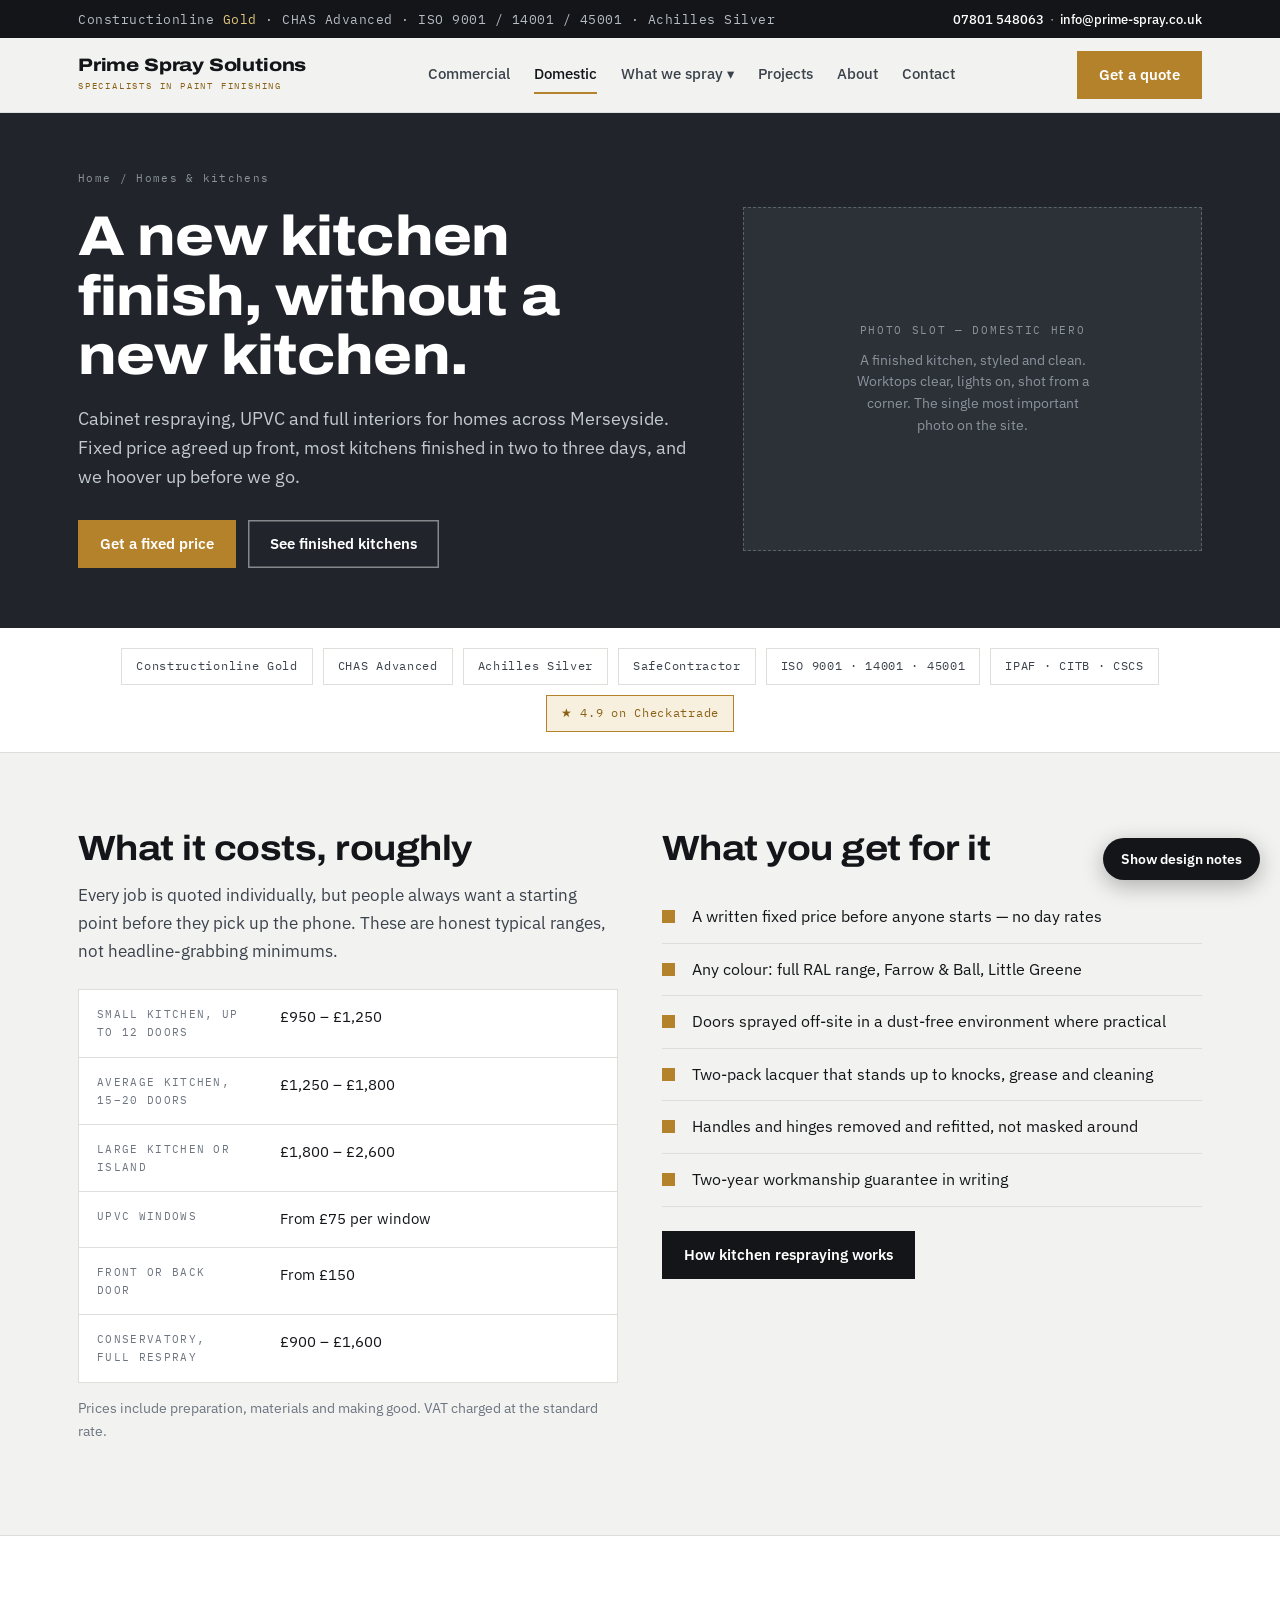
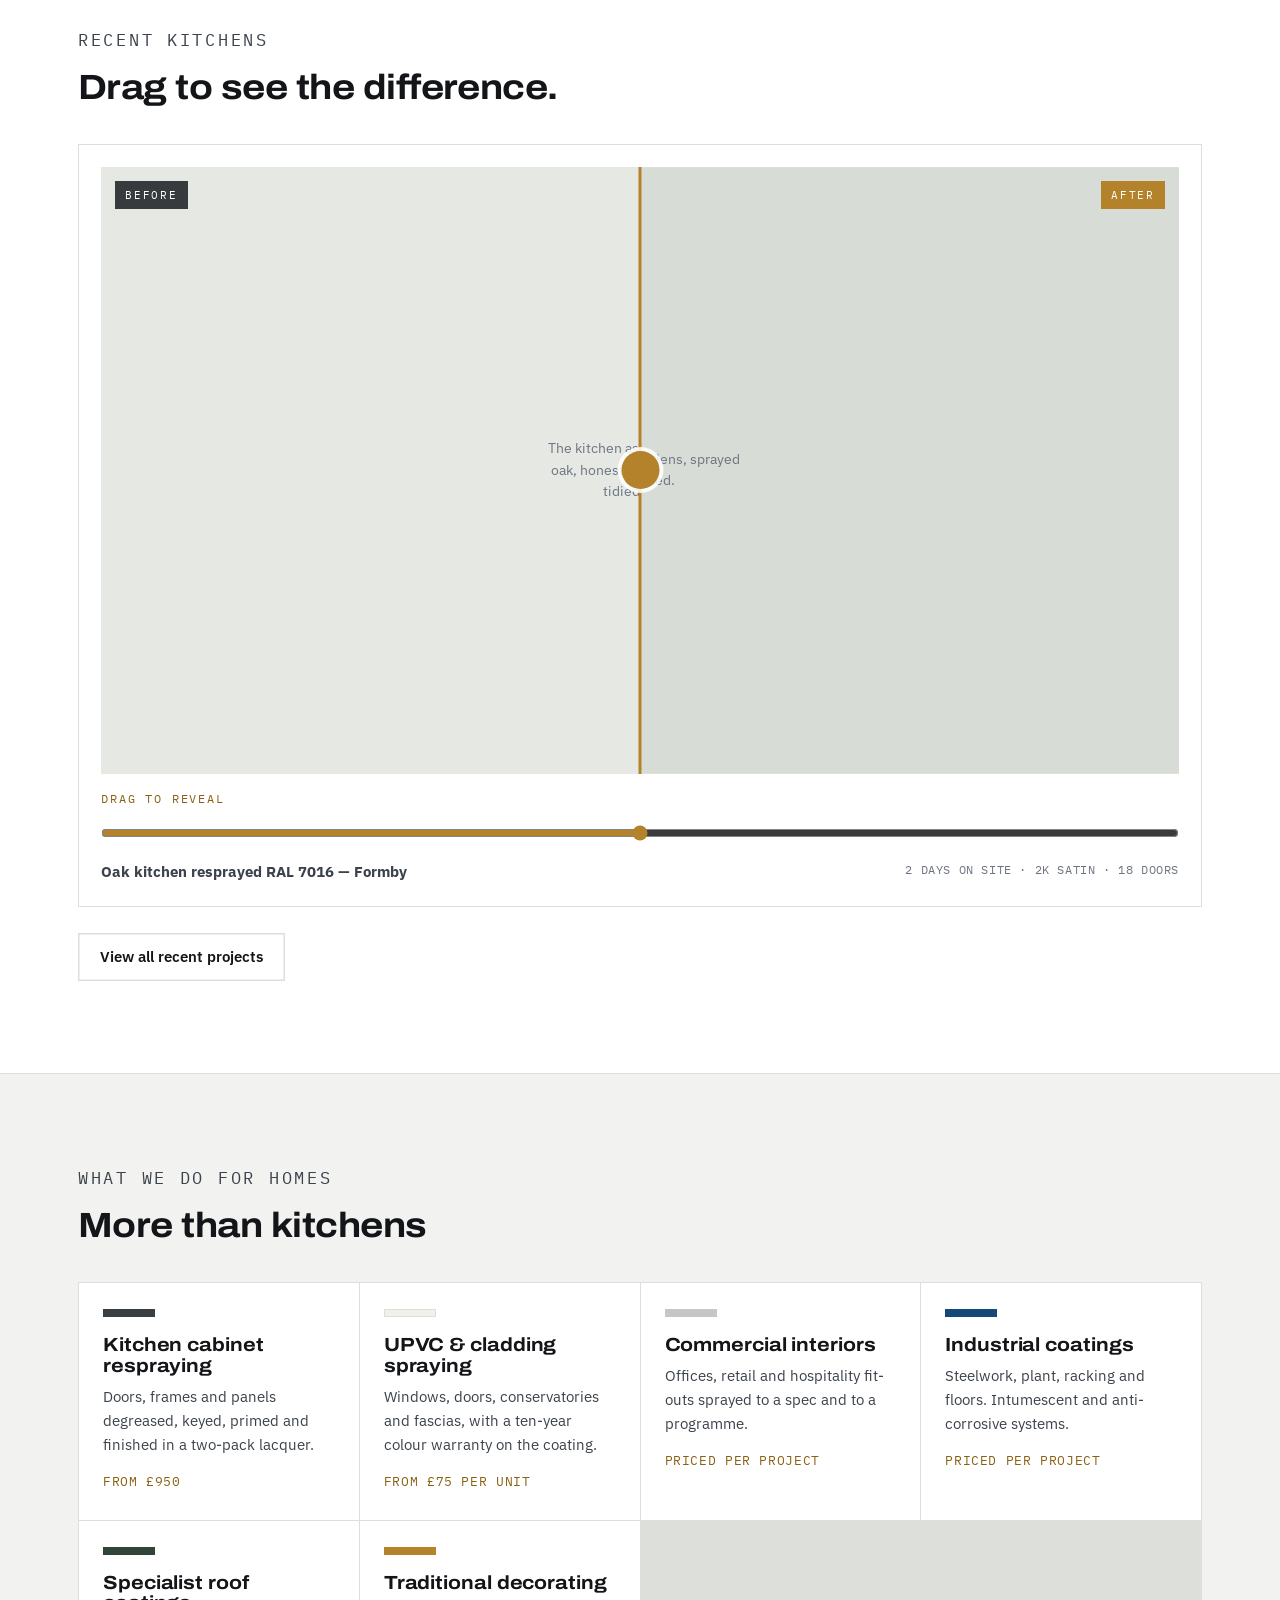
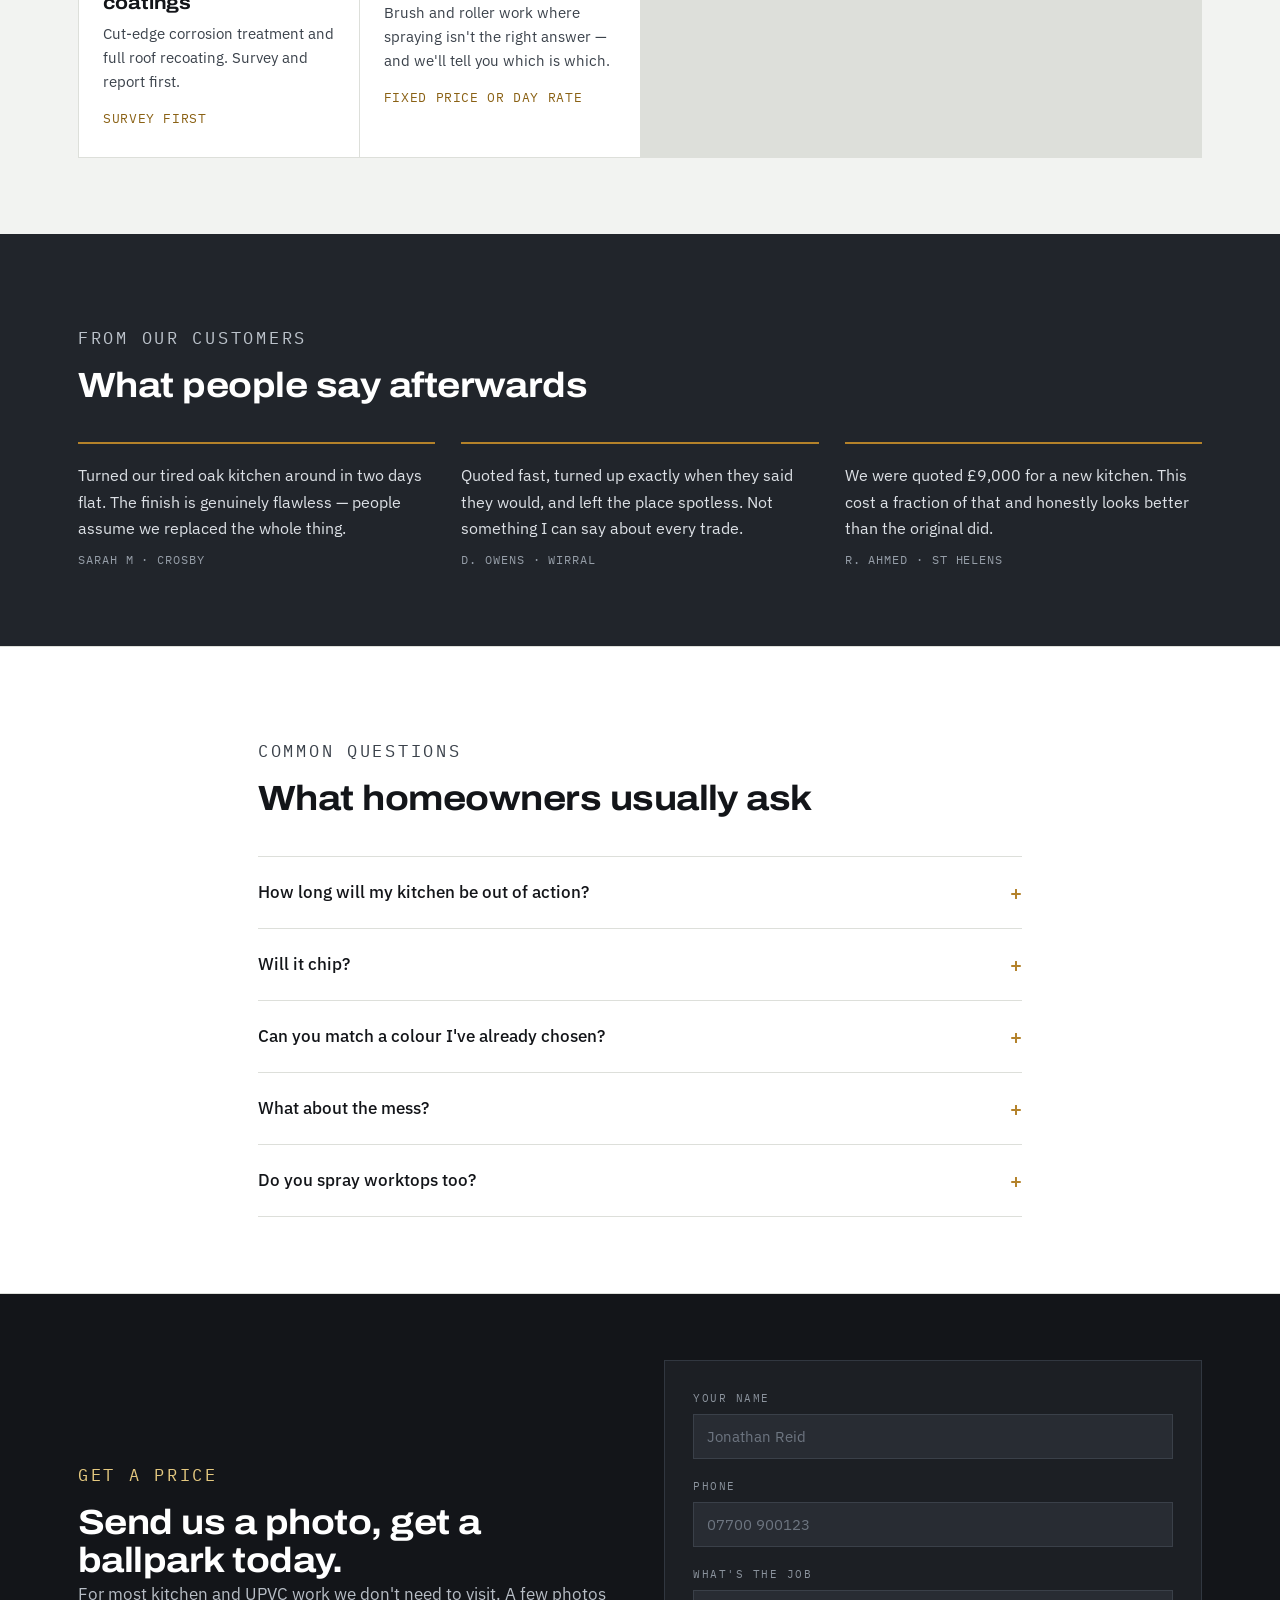
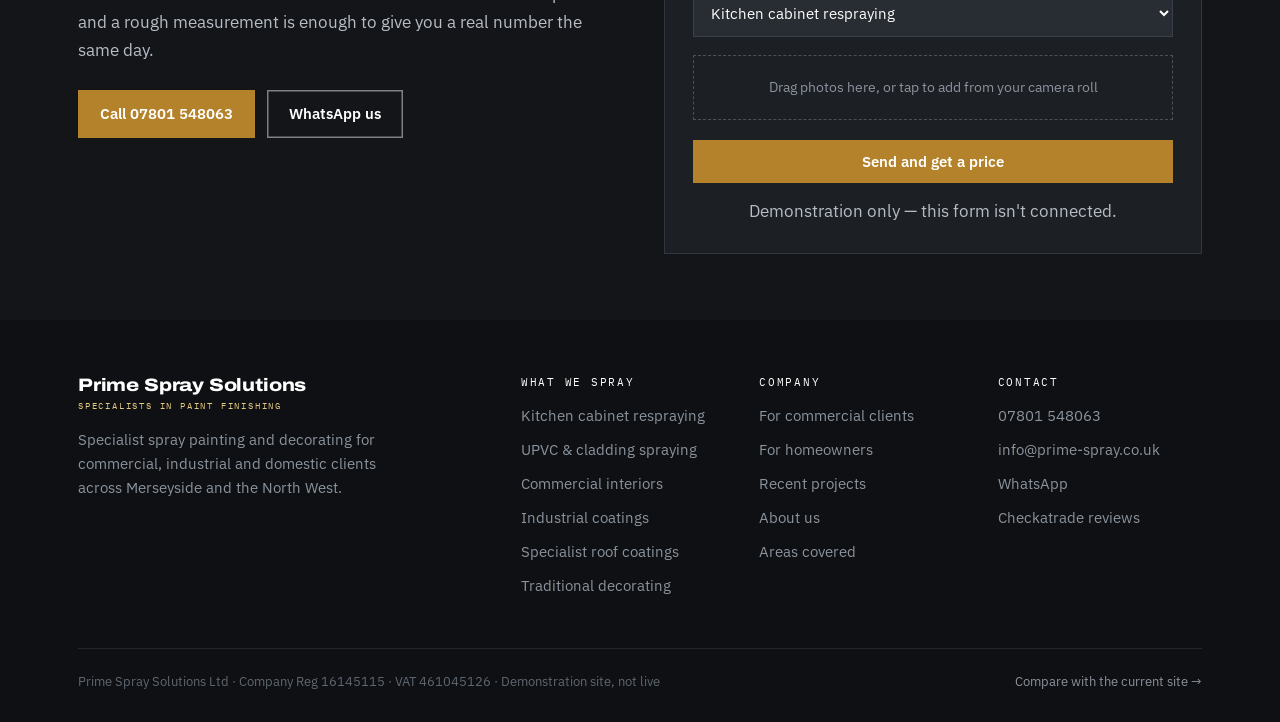
==== domestic.html @ 1a25bb5e "first commit" ====
<!DOCTYPE html>
<html lang="en-GB">
<head>
<meta charset="utf-8">
<meta name="viewport" content="width=device-width, initial-scale=1">
<title>Kitchen respraying &amp; home spray painting, Merseyside — Prime Spray Solutions</title>
<meta name="description" content="Kitchen cabinet respraying from £950 and UPVC spraying from £75 per window across Merseyside. Fixed prices, two to three day turnaround, two-year guarantee.">
<link rel="canonical" href="https://prime-spray.co.uk/domestic.html">
<link rel="preconnect" href="https://fonts.googleapis.com">
<link rel="preconnect" href="https://fonts.gstatic.com" crossorigin>
<link href="https://fonts.googleapis.com/css2?family=Archivo:wdth,wght@100..125,400..800&family=IBM+Plex+Mono:wght@400;500&family=IBM+Plex+Sans:wght@400;500;600&display=swap" rel="stylesheet">
<style>
:root{
  --ink:#131519;
  --graphite:#21252B;
  --steel:#3B424B;
  --mute:#6D7580;
  --paper:#F2F3F1;
  --card:#FFFFFF;
  --line:#DDDFDA;
  --brass:#B4822A;
  --brass-deep:#8A6114;
  --brass-tint:#F7F0DF;
  --display:"Archivo",system-ui,sans-serif;
  --body:"IBM Plex Sans",system-ui,sans-serif;
  --mono:"IBM Plex Mono",ui-monospace,monospace;
  --wrap:1180px;
}
*{box-sizing:border-box}
html{scroll-behavior:smooth;scroll-padding-top:96px}
@media (prefers-reduced-motion:reduce){html{scroll-behavior:auto}*{animation-duration:.001ms!important;transition-duration:.001ms!important}}
body{margin:0;background:var(--paper);color:var(--ink);font-family:var(--body);font-size:16px;line-height:1.65;-webkit-font-smoothing:antialiased}
img{max-width:100%}
a{color:inherit}
.wrap{max-width:var(--wrap);margin:0 auto;padding:0 28px}
.narrow{max-width:820px}
h1,h2,h3,h4{font-family:var(--display);font-weight:700;font-stretch:112%;letter-spacing:-.015em;line-height:1.1;margin:0}
h1{font-size:clamp(32px,4.8vw,56px);font-weight:800;line-height:1.06}
h2{font-size:clamp(24px,3.1vw,35px)}
h3{font-size:19px;letter-spacing:-.005em}
h4{font-size:16px}
p{margin:0 0 1rem}
.eyebrow{font-family:var(--mono);font-size:11.5px;letter-spacing:.16em;text-transform:uppercase;color:var(--brass-deep);margin:0 0 14px}
.eyebrow.light{color:#E4C87F}
:focus-visible{outline:2.5px solid var(--brass);outline-offset:3px}
.sr{position:absolute;width:1px;height:1px;overflow:hidden;clip:rect(0 0 0 0)}

/* notes */
.note{display:none;font-family:var(--mono);font-size:12.5px;line-height:1.6;background:#FFF8E4;border-left:3px solid var(--brass);color:#5C4310;padding:12px 16px;margin:0 0 24px}
body.notes-on .note{display:block}
.note b{font-weight:500;color:var(--brass-deep)}
.notebar{position:fixed;right:20px;bottom:20px;z-index:120}
.notebar button{font-family:var(--body);font-size:13.5px;font-weight:600;background:var(--ink);color:#fff;border:0;padding:12px 18px;border-radius:100px;cursor:pointer;box-shadow:0 6px 22px rgba(0,0,0,.28)}
.notebar button:hover{background:var(--steel)}

/* util bar */
.util{background:var(--ink);color:#B7BDC5;font-size:12.5px}
.util .wrap{display:flex;justify-content:space-between;align-items:center;gap:16px;min-height:38px;flex-wrap:wrap}
.util .accs{font-family:var(--mono);letter-spacing:.04em}
.util .accs b{color:#E4C87F;font-weight:400}
.util a{color:#fff;text-decoration:none;font-weight:500}
.util a:hover{color:#E4C87F}

/* header */
header{position:sticky;top:0;z-index:100;background:rgba(242,243,241,.95);backdrop-filter:blur(8px);border-bottom:1px solid var(--line)}
header .wrap{display:flex;align-items:center;justify-content:space-between;gap:20px;min-height:74px}
.brand{text-decoration:none;display:block;flex-shrink:0}
.brand .name{font-family:var(--display);font-weight:800;font-stretch:118%;font-size:18px;letter-spacing:-.01em;line-height:1}
.brand .sub{font-family:var(--mono);font-size:9px;letter-spacing:.2em;color:var(--brass-deep);margin-top:5px}
nav.main{display:flex;align-items:center;gap:24px}
nav.main>a,.drop>button{font-family:var(--body);font-size:14.5px;font-weight:500;text-decoration:none;color:var(--steel);padding:6px 0;border:0;background:none;cursor:pointer;border-bottom:2px solid transparent}
nav.main>a:hover,.drop>button:hover{color:var(--ink);border-bottom-color:var(--brass)}
nav.main>a.active,.drop.active>button{color:var(--ink);border-bottom-color:var(--brass)}
.drop{position:relative}
.drop-menu{position:absolute;top:calc(100% + 14px);left:-16px;background:var(--card);border:1px solid var(--line);min-width:266px;padding:8px;box-shadow:0 14px 34px rgba(19,21,25,.13);display:none}
.drop.open .drop-menu{display:block}
.drop-menu a{display:flex;gap:11px;align-items:flex-start;text-decoration:none;padding:10px 12px;font-size:14.5px;color:var(--steel)}
.drop-menu a:hover{background:var(--brass-tint);color:var(--ink)}
.drop-menu .sq{width:11px;height:11px;margin-top:6px;flex-shrink:0}
.btn{display:inline-block;font-family:var(--body);font-size:14.5px;font-weight:600;text-decoration:none;padding:12px 22px;border:0;cursor:pointer;transition:background .15s}
.btn-primary{background:var(--brass);color:#fff}
.btn-primary:hover{background:var(--brass-deep)}
.btn-ghost{background:transparent;color:#fff;box-shadow:inset 0 0 0 1.5px rgba(255,255,255,.45)}
.btn-ghost:hover{background:rgba(255,255,255,.1)}
.btn-dark{background:var(--ink);color:#fff}
.btn-dark:hover{background:var(--steel)}
.btn-line{background:transparent;color:var(--ink);box-shadow:inset 0 0 0 1.5px var(--line)}
.btn-line:hover{box-shadow:inset 0 0 0 1.5px var(--brass);color:var(--brass-deep)}
.hdr-cta{display:flex;gap:10px;align-items:center;flex-shrink:0}
.burger{display:none;background:none;border:1px solid var(--line);padding:9px 13px;font-size:13px;cursor:pointer;font-family:var(--body)}
nav.mob{display:none;border-top:1px solid var(--line);background:var(--card);padding:10px 0}
nav.mob.open{display:block}
nav.mob a{display:block;padding:12px 28px;text-decoration:none;color:var(--steel);font-size:15px;border-bottom:1px solid var(--line)}

/* hero */
.hero{background:var(--graphite);color:#fff;padding:74px 0 0;position:relative}
.hero-grid{display:grid;grid-template-columns:1.05fr .95fr;gap:56px;align-items:center}
.hero h1,.hero h2{color:#fff}
.hero p.lede{font-size:18px;color:#C3C9D1;max-width:38ch;margin:20px 0 30px}
.hero-cta{display:flex;gap:12px;flex-wrap:wrap}
.page-hero{background:var(--graphite);color:#fff;padding:56px 0 60px}
.page-hero h1{color:#fff;max-width:19ch}
.page-hero p.lede{font-size:17.5px;color:#C3C9D1;max-width:56ch;margin:20px 0 28px}
.crumb{font-family:var(--mono);font-size:11px;letter-spacing:.12em;color:#8B939D;margin-bottom:20px}
.crumb a{color:#8B939D;text-decoration:none}
.crumb a:hover{color:#E4C87F}

/* photo placeholders */
.shot{background:#E6E8E4;border:1px dashed #B6BAB4;display:flex;flex-direction:column;align-items:center;justify-content:center;text-align:center;padding:26px;color:var(--mute)}
.shot.dark{background:#2C3138;border-color:#5A626C;color:#8B939D}
.shot .ph{font-family:var(--mono);font-size:10.5px;letter-spacing:.16em;margin-bottom:10px}
.shot .desc{font-size:14px;line-height:1.55;max-width:30ch}
.r43{aspect-ratio:4/3}.r54{aspect-ratio:5/4}.r169{aspect-ratio:16/9}.r11{aspect-ratio:1/1}

/* swatch strip */
.swatches{display:flex;margin-top:60px;border-top:1px solid rgba(255,255,255,.14)}
.sw{flex:1;padding:16px 14px 18px;border-right:1px solid rgba(255,255,255,.14);transition:flex .3s}
.sw:last-child{border-right:0}
.sw:hover{flex:1.5}
.sw .chip{height:34px;margin-bottom:12px}
.sw .code{font-family:var(--mono);font-size:11px;letter-spacing:.1em;color:#fff}
.sw .nm{font-size:12px;color:#98A0AA;margin-top:3px;white-space:nowrap}

/* trust */
.trust{background:var(--card);border-bottom:1px solid var(--line);padding:20px 0}
.trust .wrap{display:flex;flex-wrap:wrap;gap:10px;align-items:center;justify-content:center}
.badge{font-family:var(--mono);font-size:11.5px;letter-spacing:.06em;color:var(--steel);border:1px solid var(--line);padding:8px 14px;white-space:nowrap;text-decoration:none}
.badge.star{border-color:var(--brass);color:var(--brass-deep);background:var(--brass-tint)}

section{padding:76px 0}
section.tight{padding:52px 0}
.on-card{background:var(--card);border-top:1px solid var(--line);border-bottom:1px solid var(--line)}
.dark{background:var(--graphite);color:#fff}
.dark h2,.dark h3{color:#fff}
.dark .sec-head p{color:#BCC3CB}
.sec-head{max-width:64ch;margin-bottom:38px}
.sec-head p{color:var(--steel);font-size:17px;margin-top:14px}
.dark p{color:#C3C9D1}

/* tabs */
.tabs{display:flex;border:1px solid var(--line);background:var(--card);width:fit-content;margin-bottom:32px}
.tab{font-family:var(--body);font-size:15px;font-weight:600;padding:14px 28px;background:none;border:0;cursor:pointer;color:var(--mute);border-bottom:3px solid transparent}
.tab[aria-selected="true"]{color:var(--ink);border-bottom-color:var(--brass);background:var(--brass-tint)}
.panel[hidden]{display:none}

/* two-col */
.two{display:grid;grid-template-columns:1fr 1fr;gap:44px;align-items:start}
.two.wide-left{grid-template-columns:1.15fr .85fr}
.ticks{list-style:none;padding:0;margin:0 0 24px}
.ticks li{padding:13px 0 13px 30px;border-bottom:1px solid var(--line);position:relative;font-size:15.5px}
.ticks li::before{content:"";position:absolute;left:0;top:19px;width:13px;height:13px;background:var(--brass)}
.dark .ticks li{border-bottom-color:rgba(255,255,255,.14);color:#DDE1E6}

/* service grid */
.svc-grid{display:grid;grid-template-columns:repeat(auto-fit,minmax(258px,1fr));gap:1px;background:var(--line);border:1px solid var(--line)}
.svc{background:var(--card);padding:26px 24px 28px;text-decoration:none;color:inherit;display:block;transition:background .15s}
.svc:hover{background:var(--brass-tint)}
.svc .chip{height:8px;width:52px;margin-bottom:18px}
.svc h3{margin-bottom:8px}
.svc p{font-size:14.5px;color:var(--steel);margin:0 0 14px}
.svc .price{font-family:var(--mono);font-size:12.5px;color:var(--brass-deep);letter-spacing:.05em}

/* spec table */
.spec-table{width:100%;border-collapse:collapse;font-size:15px;background:var(--card);border:1px solid var(--line)}
.spec-table th,.spec-table td{text-align:left;padding:15px 18px;border-bottom:1px solid var(--line);vertical-align:top}
.spec-table th{font-family:var(--mono);font-size:11px;letter-spacing:.12em;text-transform:uppercase;color:var(--mute);font-weight:400;width:34%}
.spec-table tr:last-child th,.spec-table tr:last-child td{border-bottom:0}

/* price panel */
.price-panel{background:var(--brass-tint);border:1px solid #E8DCBE;padding:28px}
.price-panel .big{font-family:var(--display);font-weight:800;font-stretch:118%;font-size:38px;line-height:1;color:var(--brass-deep)}
.price-panel .unit{font-family:var(--mono);font-size:11.5px;letter-spacing:.14em;color:var(--brass-deep);margin-bottom:14px}
.price-panel p{font-size:14.5px;color:#5C4310;margin:14px 0 18px}

/* before after */
.ba-wrap{background:var(--card);border:1px solid var(--line);padding:22px}
.ba{position:relative;aspect-ratio:16/9;overflow:hidden;background:#E6E8E4;user-select:none;cursor:ew-resize}
.ba .side{position:absolute;inset:0;display:flex;flex-direction:column;align-items:center;justify-content:center;text-align:center;padding:24px;color:var(--mute)}
.ba .after{background:#D8DCD6}
.ba .tag{font-family:var(--mono);font-size:11px;letter-spacing:.16em;position:absolute;top:14px;padding:5px 10px;background:rgba(19,21,25,.82);color:#fff}
.ba .before .tag{left:14px}
.ba .after .tag{right:14px;background:var(--brass)}
.ba .desc{font-size:14px;max-width:26ch;line-height:1.55}
.ba-handle{position:absolute;top:0;bottom:0;left:50%;width:3px;background:var(--brass);transform:translateX(-1.5px);pointer-events:none}
.ba-handle::after{content:"";position:absolute;top:50%;left:50%;width:38px;height:38px;margin:-19px 0 0 -19px;background:var(--brass);border-radius:50%;box-shadow:0 0 0 4px rgba(255,255,255,.85)}
.ba-range{width:100%;margin:16px 0 0;accent-color:var(--brass)}
.ba-meta{display:flex;justify-content:space-between;gap:16px;flex-wrap:wrap;margin-top:12px;font-size:14.5px;color:var(--steel)}
.ba-meta .spec{font-family:var(--mono);font-size:12px;color:var(--mute);letter-spacing:.05em}

/* steps */
.steps{display:grid;grid-template-columns:repeat(auto-fit,minmax(228px,1fr));gap:28px}
.step .n{font-family:var(--mono);font-size:12px;letter-spacing:.16em;color:var(--brass-deep);padding-bottom:12px;border-bottom:2px solid var(--brass);display:block;margin-bottom:16px}
.step p{font-size:15px;color:var(--steel);margin:8px 0 0}
.dark .step .n{color:#E4C87F}
.dark .step p{color:#C3C9D1}

/* reviews */
.revs{display:grid;grid-template-columns:repeat(auto-fit,minmax(258px,1fr));gap:26px}
.rev{border-top:2px solid var(--brass);padding-top:18px}
.rev p{font-size:15.5px;line-height:1.7;margin-bottom:10px}
.dark .rev p{color:#DDE1E6}
.rev .who{font-family:var(--mono);font-size:11.5px;letter-spacing:.08em;color:var(--mute)}
.dark .rev .who{color:#969EA8}

/* project cards */
.proj-grid{display:grid;grid-template-columns:repeat(auto-fit,minmax(300px,1fr));gap:26px}
.proj{background:var(--card);border:1px solid var(--line);text-decoration:none;color:inherit;display:block;transition:border-color .15s}
.proj:hover{border-color:var(--brass)}
.proj .body{padding:20px 22px 24px}
.proj .kind{font-family:var(--mono);font-size:10.5px;letter-spacing:.14em;color:var(--brass-deep);margin-bottom:9px}
.proj h3{margin-bottom:8px;font-size:18px}
.proj p{font-size:14.5px;color:var(--steel);margin:0}
.proj .meta{font-family:var(--mono);font-size:11.5px;color:var(--mute);letter-spacing:.05em;margin-top:14px}

/* faq */
.faq{border-top:1px solid var(--line)}
.faq details{border-bottom:1px solid var(--line)}
.faq summary{cursor:pointer;padding:19px 0;font-size:16.5px;font-weight:500;list-style:none;display:flex;justify-content:space-between;gap:20px;align-items:center}
.faq summary::-webkit-details-marker{display:none}
.faq summary::after{content:"+";font-family:var(--mono);font-size:20px;color:var(--brass);flex-shrink:0}
.faq details[open] summary::after{content:"\2212"}
.faq p{font-size:15.5px;color:var(--steel);margin:0 0 20px;max-width:70ch}

/* areas */
.areas{display:flex;flex-wrap:wrap;gap:8px}
.areas a{font-size:14px;text-decoration:none;background:var(--card);border:1px solid var(--line);padding:9px 15px;color:var(--steel)}
.areas a:hover{border-color:var(--brass);color:var(--brass-deep)}

/* stats */
.stats{display:grid;grid-template-columns:repeat(auto-fit,minmax(170px,1fr));gap:1px;background:var(--line);border:1px solid var(--line)}
.stat{background:var(--card);padding:24px}
.stat .v{font-family:var(--display);font-weight:800;font-stretch:118%;font-size:34px;line-height:1;color:var(--ink)}
.stat .l{font-family:var(--mono);font-size:11px;letter-spacing:.12em;color:var(--mute);margin-top:10px;text-transform:uppercase}

/* quote */
.quote{background:var(--ink);color:#fff;padding:66px 0}
.quote h2{color:#fff}
.quote .inner{display:grid;grid-template-columns:1fr 1fr;gap:48px;align-items:center}
.quote p{color:#B7BDC5;font-size:17px}
.form{background:#1C1F24;border:1px solid #313740;padding:28px}
.form label{display:block;font-family:var(--mono);font-size:11px;letter-spacing:.14em;color:#8B939D;margin:0 0 7px}
.form input,.form select,.form textarea{width:100%;background:#282C33;border:1px solid #3A4049;color:#fff;font-family:var(--body);font-size:15px;padding:12px 13px;margin-bottom:18px}
.form input::placeholder,.form textarea::placeholder{color:#6D7580}
.form .err{color:#E39B8C;font-size:13px;margin:-12px 0 14px;display:none}
.drop-zone{border:1px dashed #4A515B;padding:20px;text-align:center;color:#8B939D;font-size:14px;margin-bottom:20px}
.form .btn{width:100%;text-align:center}
.form-note{font-size:13px;color:#7C848E;margin:14px 0 0;text-align:center}

/* footer */
footer{background:#0E1013;color:#8B939D;padding:56px 0 30px;font-size:14.5px}
.fgrid{display:grid;grid-template-columns:2fr 1fr 1fr 1fr;gap:34px;margin-bottom:40px}
footer h4{font-family:var(--mono);font-size:11px;letter-spacing:.16em;color:#fff;font-weight:400;margin:0 0 16px;font-stretch:100%}
footer ul{list-style:none;padding:0;margin:0}
footer li{margin-bottom:10px}
footer a{color:#8B939D;text-decoration:none}
footer a:hover{color:#E4C87F}
.legal{border-top:1px solid #23272D;padding-top:22px;font-size:12.5px;color:#5F6771;display:flex;justify-content:space-between;gap:20px;flex-wrap:wrap}

@media(max-width:980px){
  .hero-grid,.two,.two.wide-left,.quote .inner{grid-template-columns:1fr}
  .fgrid{grid-template-columns:1fr 1fr}
  .swatches{flex-wrap:wrap}
  .sw{flex:1 1 33%;border-bottom:1px solid rgba(255,255,255,.14)}
}
@media(max-width:820px){
  nav.main{display:none}
  .burger{display:block}
  .util .accs{display:none}
  section{padding:52px 0}
  .hero{padding-top:46px}
  .page-hero{padding:40px 0 44px}
}
@media(max-width:520px){
  .fgrid{grid-template-columns:1fr}
  .tabs{width:100%}
  .tab{flex:1;padding:13px 8px;font-size:14px}
  .spec-table th{width:42%}
}

</style>
</head>
<body>

<div class="notebar"><button id="noteBtn" type="button">Show design notes</button></div>

<div class="util">
  <div class="wrap">
    <div class="accs">Constructionline <b>Gold</b> · CHAS Advanced · ISO 9001 / 14001 / 45001 · Achilles Silver</div>
    <div><a href="tel:07801548063">07801 548063</a> &nbsp;·&nbsp; <a href="mailto:info@prime-spray.co.uk">info@prime-spray.co.uk</a></div>
  </div>
</div>

<header>
  <div class="wrap">
    <a class="brand" href="index.html">
      <div class="name">Prime Spray Solutions</div>
      <div class="sub">SPECIALISTS IN PAINT FINISHING</div>
    </a>
    <nav class="main">
        <a href="commercial.html">Commercial</a>
        <a href="domestic.html" class="active">Domestic</a>
        <div class="drop ">
          <button type="button" aria-haspopup="true">What we spray ▾</button>
          <div class="drop-menu">
          <a href="service-kitchens.html"><span class="sq" style="background:#383E42"></span>Kitchen cabinet respraying</a>
          <a href="service-upvc.html"><span class="sq" style="background:#F1F0EA;box-shadow:inset 0 0 0 1px var(--line)"></span>UPVC &amp; cladding spraying</a>
          <a href="service-commercial-interiors.html"><span class="sq" style="background:#C5C7C4"></span>Commercial interiors</a>
          <a href="service-industrial.html"><span class="sq" style="background:#14487A"></span>Industrial coatings</a>
          <a href="service-roof-coatings.html"><span class="sq" style="background:#2F4538"></span>Specialist roof coatings</a>
          <a href="service-decorating.html"><span class="sq" style="background:#B4822A"></span>Traditional decorating</a>
          </div>
        </div>
        <a href="projects.html">Projects</a>
        <a href="about.html">About</a>
        <a href="contact.html">Contact</a>
    </nav>
    <div class="hdr-cta">
      <button class="burger" id="burger" type="button">Menu</button>
      <a class="btn btn-primary" href="contact.html">Get a quote</a>
    </div>
  </div>
  <nav class="mob" id="mobnav">
      <a href="index.html">Home</a>
      <a href="commercial.html">Commercial</a>
      <a href="domestic.html">Domestic</a>
      <a href="service-kitchens.html">Kitchen cabinet respraying</a>
      <a href="service-upvc.html">UPVC &amp; cladding spraying</a>
      <a href="service-commercial-interiors.html">Commercial interiors</a>
      <a href="service-industrial.html">Industrial coatings</a>
      <a href="service-roof-coatings.html">Specialist roof coatings</a>
      <a href="service-decorating.html">Traditional decorating</a>
      <a href="projects.html">Projects</a>
      <a href="about.html">About</a>
      <a href="contact.html">Contact</a>
  </nav>
</header>

<main>

<div class="page-hero">
  <div class="wrap">
    <div class="crumb"><a href="index.html">Home</a> / Homes &amp; kitchens</div>
    <div class="two wide-left">
      <div>
        <h1>A new kitchen finish, without a new kitchen.</h1>
        <p class="lede">Cabinet respraying, UPVC and full interiors for homes across Merseyside. Fixed price agreed up front, most kitchens finished in two to three days, and we hoover up before we go.</p>
        <div class="hero-cta">
          <a class="btn btn-primary" href="contact.html">Get a fixed price</a>
          <a class="btn btn-ghost" href="projects.html">See finished kitchens</a>
        </div>
      </div>
      <div class="shot r43 dark"><div class="ph">PHOTO SLOT — DOMESTIC HERO</div><div class="desc">A finished kitchen, styled and clean. Worktops clear, lights on, shot from a corner. The single most important photo on the site.</div></div>
    </div>
  </div>
</div>

<div class="trust">
  <div class="wrap">
    <span class="badge">Constructionline Gold</span>
    <span class="badge">CHAS Advanced</span>
    <span class="badge">Achilles Silver</span>
    <span class="badge">SafeContractor</span>
    <span class="badge">ISO 9001 · 14001 · 45001</span>
    <span class="badge">IPAF · CITB · CSCS</span>
    <a class="badge star" href="https://www.checkatrade.com/trades/primespraysolutions" target="_blank" rel="noopener">★ 4.9 on Checkatrade</a>
  </div>
</div>


<section>
  <div class="wrap">
    <div class="note"><b>Why this page exists.</b> Homeowners want three things the live site never gives them: a price, a timescale, and proof. This page leads with all three.</div>
    <div class="two">
      <div>
        <h2>What it costs, roughly</h2>
        <p style="color:var(--steel);font-size:17px;margin-top:14px">Every job is quoted individually, but people always want a starting point before they pick up the phone. These are honest typical ranges, not headline-grabbing minimums.</p>
        <table class="spec-table" style="margin-top:24px">
          <tr><th>Small kitchen, up to 12 doors</th><td>£950 – £1,250</td></tr>
          <tr><th>Average kitchen, 15–20 doors</th><td>£1,250 – £1,800</td></tr>
          <tr><th>Large kitchen or island</th><td>£1,800 – £2,600</td></tr>
          <tr><th>UPVC windows</th><td>From £75 per window</td></tr>
          <tr><th>Front or back door</th><td>From £150</td></tr>
          <tr><th>Conservatory, full respray</th><td>£900 – £1,600</td></tr>
        </table>
        <p style="font-size:14px;color:var(--mute);margin-top:14px">Prices include preparation, materials and making good. VAT charged at the standard rate.</p>
      </div>
      <div>
        <h2>What you get for it</h2>
        <ul class="ticks" style="margin-top:24px">
          <li>A written fixed price before anyone starts — no day rates</li>
          <li>Any colour: full RAL range, Farrow &amp; Ball, Little Greene</li>
          <li>Doors sprayed off-site in a dust-free environment where practical</li>
          <li>Two-pack lacquer that stands up to knocks, grease and cleaning</li>
          <li>Handles and hinges removed and refitted, not masked around</li>
          <li>Two-year workmanship guarantee in writing</li>
        </ul>
        <a class="btn btn-dark" href="service-kitchens.html">How kitchen respraying works</a>
      </div>
    </div>
  </div>
</section>

<section class="on-card">
  <div class="wrap">
    <div class="sec-head"><p class="eyebrow">Recent kitchens</p><h2>Drag to see the difference.</h2></div>
    <div class="ba-wrap">
      <div class="ba">
        <div class="side before"><span class="tag">BEFORE</span><div class="desc">The kitchen as found — dated oak, honest lighting, nothing tidied away.</div></div>
        <div class="side after"><span class="tag">AFTER</span><div class="desc">Same angle, same lens, sprayed and styled.</div></div>
        <div class="ba-handle"></div>
      </div>
      <label class="eyebrow" style="margin:16px 0 0;display:block">Drag to reveal</label>
      <input class="ba-range" type="range" min="0" max="100" value="50" aria-label="Reveal the after photo">
      <div class="ba-meta"><div><strong>Oak kitchen resprayed RAL 7016 — Formby</strong></div><div class="spec">2 DAYS ON SITE · 2K SATIN · 18 DOORS</div></div>
    </div>
    <p style="margin-top:26px"><a class="btn btn-line" href="projects.html">View all recent projects</a></p>
  </div>
</section>

<section>
  <div class="wrap">
    <div class="sec-head"><p class="eyebrow">What we do for homes</p><h2>More than kitchens</h2></div>
    <div class="svc-grid">
      <a class="svc" href="service-kitchens.html"><div class="chip" style="background:#383E42"></div><h3>Kitchen cabinet respraying</h3><p>Doors, frames and panels degreased, keyed, primed and finished in a two-pack lacquer.</p><div class="price">FROM £950</div></a>
      <a class="svc" href="service-upvc.html"><div class="chip" style="background:#F1F0EA;box-shadow:inset 0 0 0 1px var(--line)"></div><h3>UPVC &amp; cladding spraying</h3><p>Windows, doors, conservatories and fascias, with a ten-year colour warranty on the coating.</p><div class="price">FROM £75 PER UNIT</div></a>
      <a class="svc" href="service-commercial-interiors.html"><div class="chip" style="background:#C5C7C4"></div><h3>Commercial interiors</h3><p>Offices, retail and hospitality fit-outs sprayed to a spec and to a programme.</p><div class="price">PRICED PER PROJECT</div></a>
      <a class="svc" href="service-industrial.html"><div class="chip" style="background:#14487A"></div><h3>Industrial coatings</h3><p>Steelwork, plant, racking and floors. Intumescent and anti-corrosive systems.</p><div class="price">PRICED PER PROJECT</div></a>
      <a class="svc" href="service-roof-coatings.html"><div class="chip" style="background:#2F4538"></div><h3>Specialist roof coatings</h3><p>Cut-edge corrosion treatment and full roof recoating. Survey and report first.</p><div class="price">SURVEY FIRST</div></a>
      <a class="svc" href="service-decorating.html"><div class="chip" style="background:#B4822A"></div><h3>Traditional decorating</h3><p>Brush and roller work where spraying isn't the right answer — and we'll tell you which is which.</p><div class="price">FIXED PRICE OR DAY RATE</div></a>
    </div>
  </div>
</section>

<section class="dark">
  <div class="wrap">
    <div class="sec-head"><p class="eyebrow light">From our customers</p><h2>What people say afterwards</h2></div>
    <div class="revs">
      <div class="rev"><p>Turned our tired oak kitchen around in two days flat. The finish is genuinely flawless — people assume we replaced the whole thing.</p><div class="who">SARAH M · CROSBY</div></div>
      <div class="rev"><p>Quoted fast, turned up exactly when they said they would, and left the place spotless. Not something I can say about every trade.</p><div class="who">D. OWENS · WIRRAL</div></div>
      <div class="rev"><p>We were quoted £9,000 for a new kitchen. This cost a fraction of that and honestly looks better than the original did.</p><div class="who">R. AHMED · ST HELENS</div></div>
    </div>
  </div>
</section>

<section class="on-card">
  <div class="wrap narrow">
    <div class="sec-head"><p class="eyebrow">Common questions</p><h2>What homeowners usually ask</h2></div>
    <div class="faq"><details><summary>How long will my kitchen be out of action?</summary><p>For a typical kitchen, two to three days. Doors and drawer fronts come off on day one, the frames are sprayed in place, and everything is refitted on the final day. You keep the use of your sink and appliances throughout.</p></details><details><summary>Will it chip?</summary><p>Not in normal use. We finish in a two-pack lacquer, the same class of coating used on car bodywork and shopfitting, which is far harder wearing than the water-based paints usually sold for this job. It cleans with a damp cloth.</p></details><details><summary>Can you match a colour I've already chosen?</summary><p>Yes. Any RAL colour, and anything from Farrow &amp; Ball, Little Greene or Dulux Heritage can be matched into the lacquer. Bring us a tin, a card or a code.</p></details><details><summary>What about the mess?</summary><p>Everything is masked and sheeted before a drop of paint is sprayed, and we vacuum the room before we leave. Where practical the doors go back to our unit and are sprayed in a dust-free environment, which keeps the disruption at your end to the frames only.</p></details><details><summary>Do you spray worktops too?</summary><p>We don't. Worktops take a level of abrasion that no sprayed coating survives long term, and we would rather tell you that than take the money and have you disappointed in a year.</p></details></div>
  </div>
</section>

<div class="quote" id="quote">
  <div class="wrap">
    <div class="inner">
      <div>
        <p class="eyebrow light">Get a price</p>
        <h2>Send us a photo, get a ballpark today.</h2>
        <p>For most kitchen and UPVC work we don't need to visit. A few photos and a rough measurement is enough to give you a real number the same day.</p>
        <p style="margin-top:26px"><a class="btn btn-primary" href="tel:07801548063">Call 07801 548063</a> <a class="btn btn-ghost" href="https://wa.me/447801548063" target="_blank" rel="noopener" style="margin-left:8px">WhatsApp us</a></p>
      </div>
      <form class="form" id="quoteForm" novalidate>
        <label for="fname">YOUR NAME</label>
        <input id="fname" type="text" placeholder="Jonathan Reid">
        <div class="err" id="fnameErr">Enter your name so we know who we're quoting.</div>
        <label for="fphone">PHONE</label>
        <input id="fphone" type="tel" placeholder="07700 900123">
        <label for="fjob">WHAT'S THE JOB</label>
        <select id="fjob">
          <option>Kitchen cabinet respraying</option>
          <option>UPVC windows or doors</option>
          <option>Commercial interior</option>
          <option>Industrial coating</option>
          <option>Roof coating</option>
          <option>Traditional decorating</option>
        </select>
        <div class="drop-zone">Drag photos here, or tap to add from your camera roll</div>
        <button class="btn btn-primary" type="submit">Send and get a price</button>
        <p class="form-note">Demonstration only — this form isn't connected.</p>
      </form>
    </div>
  </div>
</div>


</main>

<footer>
  <div class="wrap">
    <div class="fgrid">
      <div>
        <div class="brand" style="margin-bottom:14px">
          <div class="name" style="color:#fff">Prime Spray Solutions</div>
          <div class="sub" style="color:#E4C87F">SPECIALISTS IN PAINT FINISHING</div>
        </div>
        <p style="max-width:34ch;margin:0">Specialist spray painting and decorating for commercial, industrial and domestic clients across Merseyside and the North West.</p>
      </div>
      <div>
        <h4>WHAT WE SPRAY</h4>
        <ul><li><a href="service-kitchens.html">Kitchen cabinet respraying</a></li>
          <li><a href="service-upvc.html">UPVC &amp; cladding spraying</a></li>
          <li><a href="service-commercial-interiors.html">Commercial interiors</a></li>
          <li><a href="service-industrial.html">Industrial coatings</a></li>
          <li><a href="service-roof-coatings.html">Specialist roof coatings</a></li>
          <li><a href="service-decorating.html">Traditional decorating</a></li></ul>
      </div>
      <div>
        <h4>COMPANY</h4>
        <ul>
          <li><a href="commercial.html">For commercial clients</a></li>
          <li><a href="domestic.html">For homeowners</a></li>
          <li><a href="projects.html">Recent projects</a></li>
          <li><a href="about.html">About us</a></li>
          <li><a href="areas.html">Areas covered</a></li>
        </ul>
      </div>
      <div>
        <h4>CONTACT</h4>
        <ul>
          <li><a href="tel:07801548063">07801 548063</a></li>
          <li><a href="mailto:info@prime-spray.co.uk">info@prime-spray.co.uk</a></li>
          <li><a href="https://wa.me/447801548063" target="_blank" rel="noopener">WhatsApp</a></li>
          <li><a href="https://www.checkatrade.com/trades/primespraysolutions" target="_blank" rel="noopener">Checkatrade reviews</a></li>
        </ul>
      </div>
    </div>
    <div class="legal">
      <div>Prime Spray Solutions Ltd · Company Reg 16145115 · VAT 461045126 · Demonstration site, not live</div>
      <div><a href="https://prime-spray.co.uk/" target="_blank" rel="noopener">Compare with the current site →</a></div>
    </div>
  </div>
</footer>
<script>
(function(){
  var btn=document.getElementById('noteBtn');
  if(btn){
    if(sessionStorage.getItem('pssNotes')==='1'){
      document.body.classList.add('notes-on');btn.textContent='Hide design notes';
    }
    btn.addEventListener('click',function(){
      var on=document.body.classList.toggle('notes-on');
      btn.textContent=on?'Hide design notes':'Show design notes';
      sessionStorage.setItem('pssNotes',on?'1':'0');
    });
  }

  var drop=document.querySelector('.drop');
  if(drop){
    var dbtn=drop.querySelector('button');
    dbtn.addEventListener('click',function(e){e.stopPropagation();drop.classList.toggle('open');});
    document.addEventListener('click',function(){drop.classList.remove('open');});
    document.addEventListener('keydown',function(e){if(e.key==='Escape')drop.classList.remove('open');});
  }

  var burger=document.getElementById('burger'),mob=document.getElementById('mobnav');
  if(burger&&mob){burger.addEventListener('click',function(){mob.classList.toggle('open');});}

  var tabs=document.querySelectorAll('[role="tab"]');
  if(tabs.length){
    tabs.forEach(function(t){
      t.addEventListener('click',function(){
        tabs.forEach(function(x){
          var sel=(x===t);
          x.setAttribute('aria-selected',sel?'true':'false');
          document.getElementById(x.getAttribute('aria-controls')).hidden=!sel;
        });
      });
    });
  }

  document.querySelectorAll('.ba').forEach(function(ba){
    var after=ba.querySelector('.after'),
        handle=ba.querySelector('.ba-handle'),
        range=ba.parentNode.querySelector('.ba-range');
    function setPos(v){
      v=Math.max(0,Math.min(100,v));
      after.style.clipPath='inset(0 0 0 '+v+'%)';
      handle.style.left=v+'%';
    }
    function fromEvent(e){
      var r=ba.getBoundingClientRect();
      var x=(e.touches?e.touches[0].clientX:e.clientX)-r.left;
      var v=Math.round(x/r.width*100);
      if(range)range.value=v;
      setPos(v);
    }
    if(range)range.addEventListener('input',function(){setPos(parseFloat(range.value));});
    var dragging=false;
    ba.addEventListener('mousedown',function(e){dragging=true;fromEvent(e);e.preventDefault();});
    window.addEventListener('mousemove',function(e){if(dragging)fromEvent(e);});
    window.addEventListener('mouseup',function(){dragging=false;});
    ba.addEventListener('touchstart',function(e){fromEvent(e);},{passive:true});
    ba.addEventListener('touchmove',function(e){fromEvent(e);},{passive:true});
    setPos(50);
  });

  var form=document.getElementById('quoteForm');
  if(form){
    form.addEventListener('submit',function(e){
      e.preventDefault();
      var n=form.querySelector('#fname'),err=form.querySelector('#fnameErr');
      if(!n.value.trim()){
        err.style.display='block';n.style.borderColor='#C86B5A';n.focus();return;
      }
      err.style.display='none';n.style.borderColor='#3A4049';
      alert('Demonstration only \u2014 this form is not connected to anything yet.');
    });
    form.querySelector('#fname').addEventListener('input',function(){
      form.querySelector('#fnameErr').style.display='none';
      this.style.borderColor='#3A4049';
    });
  }
})();

</script>
</body>
</html>
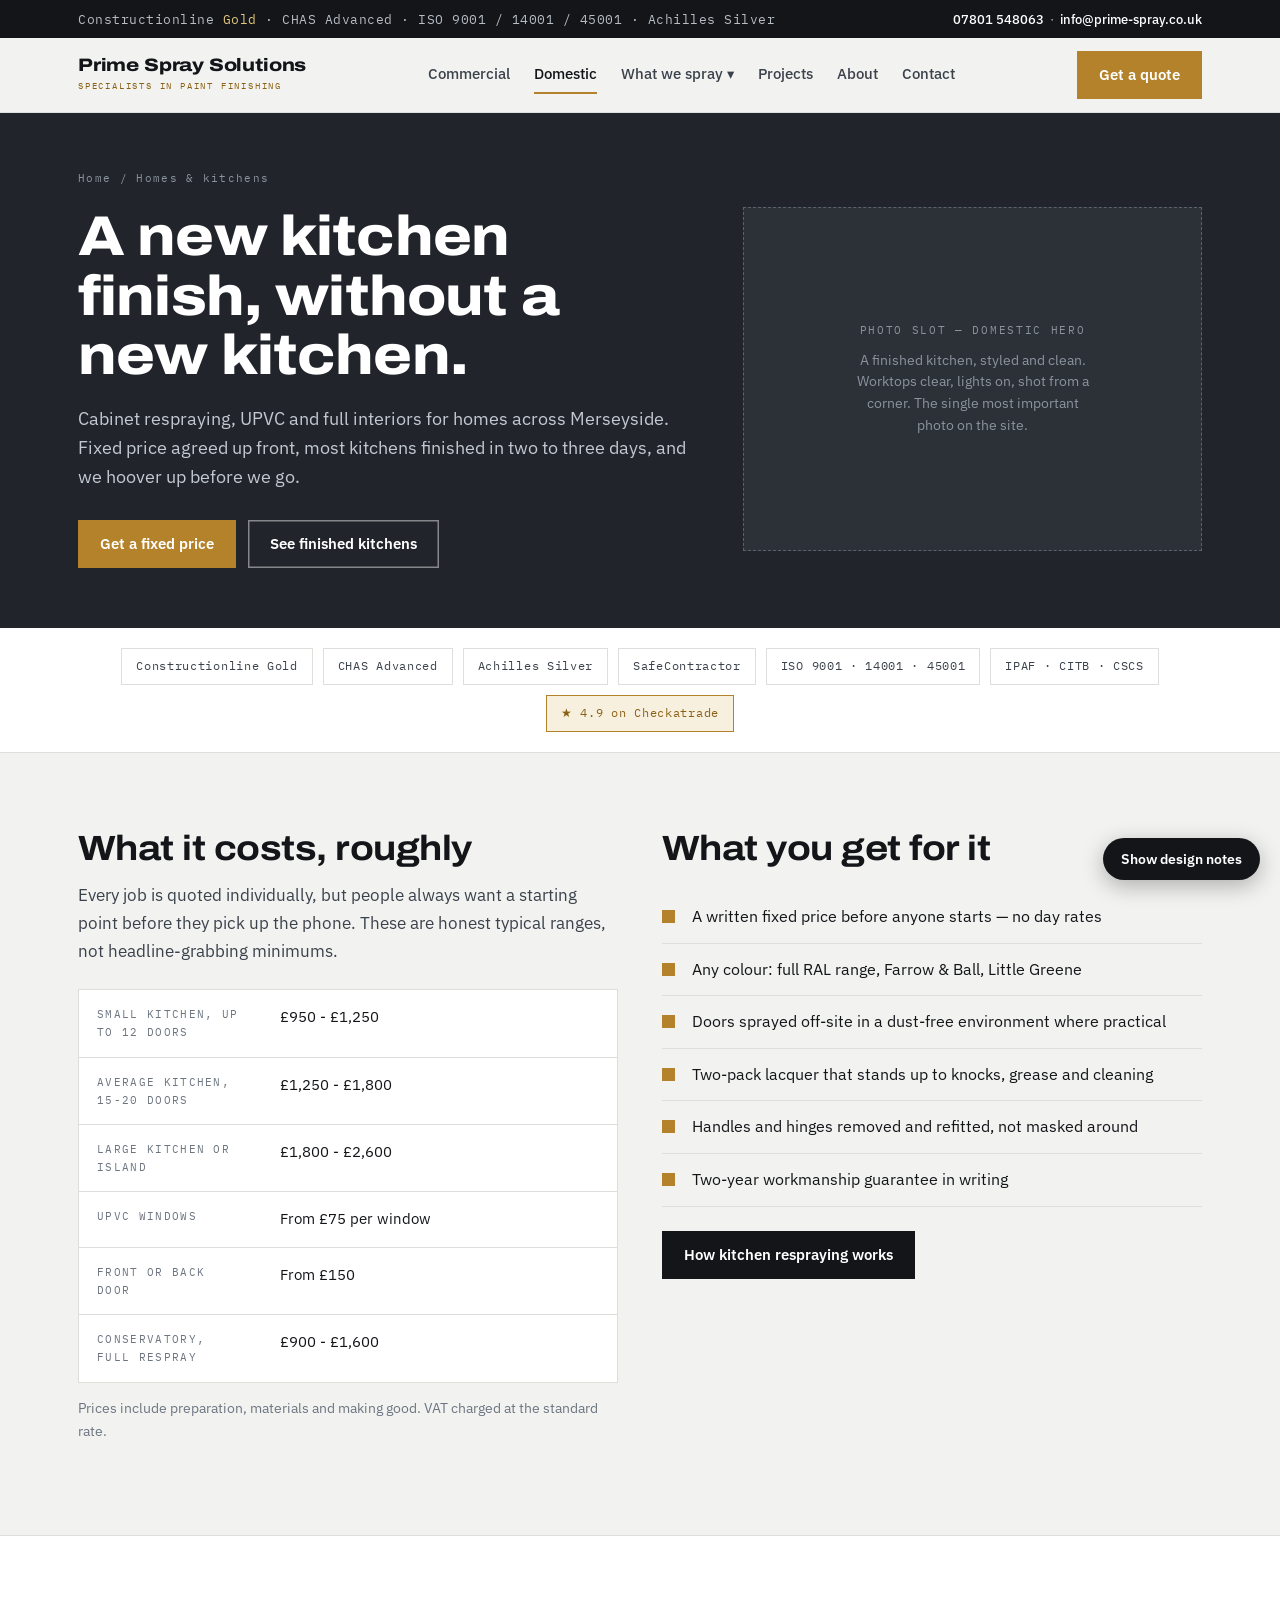
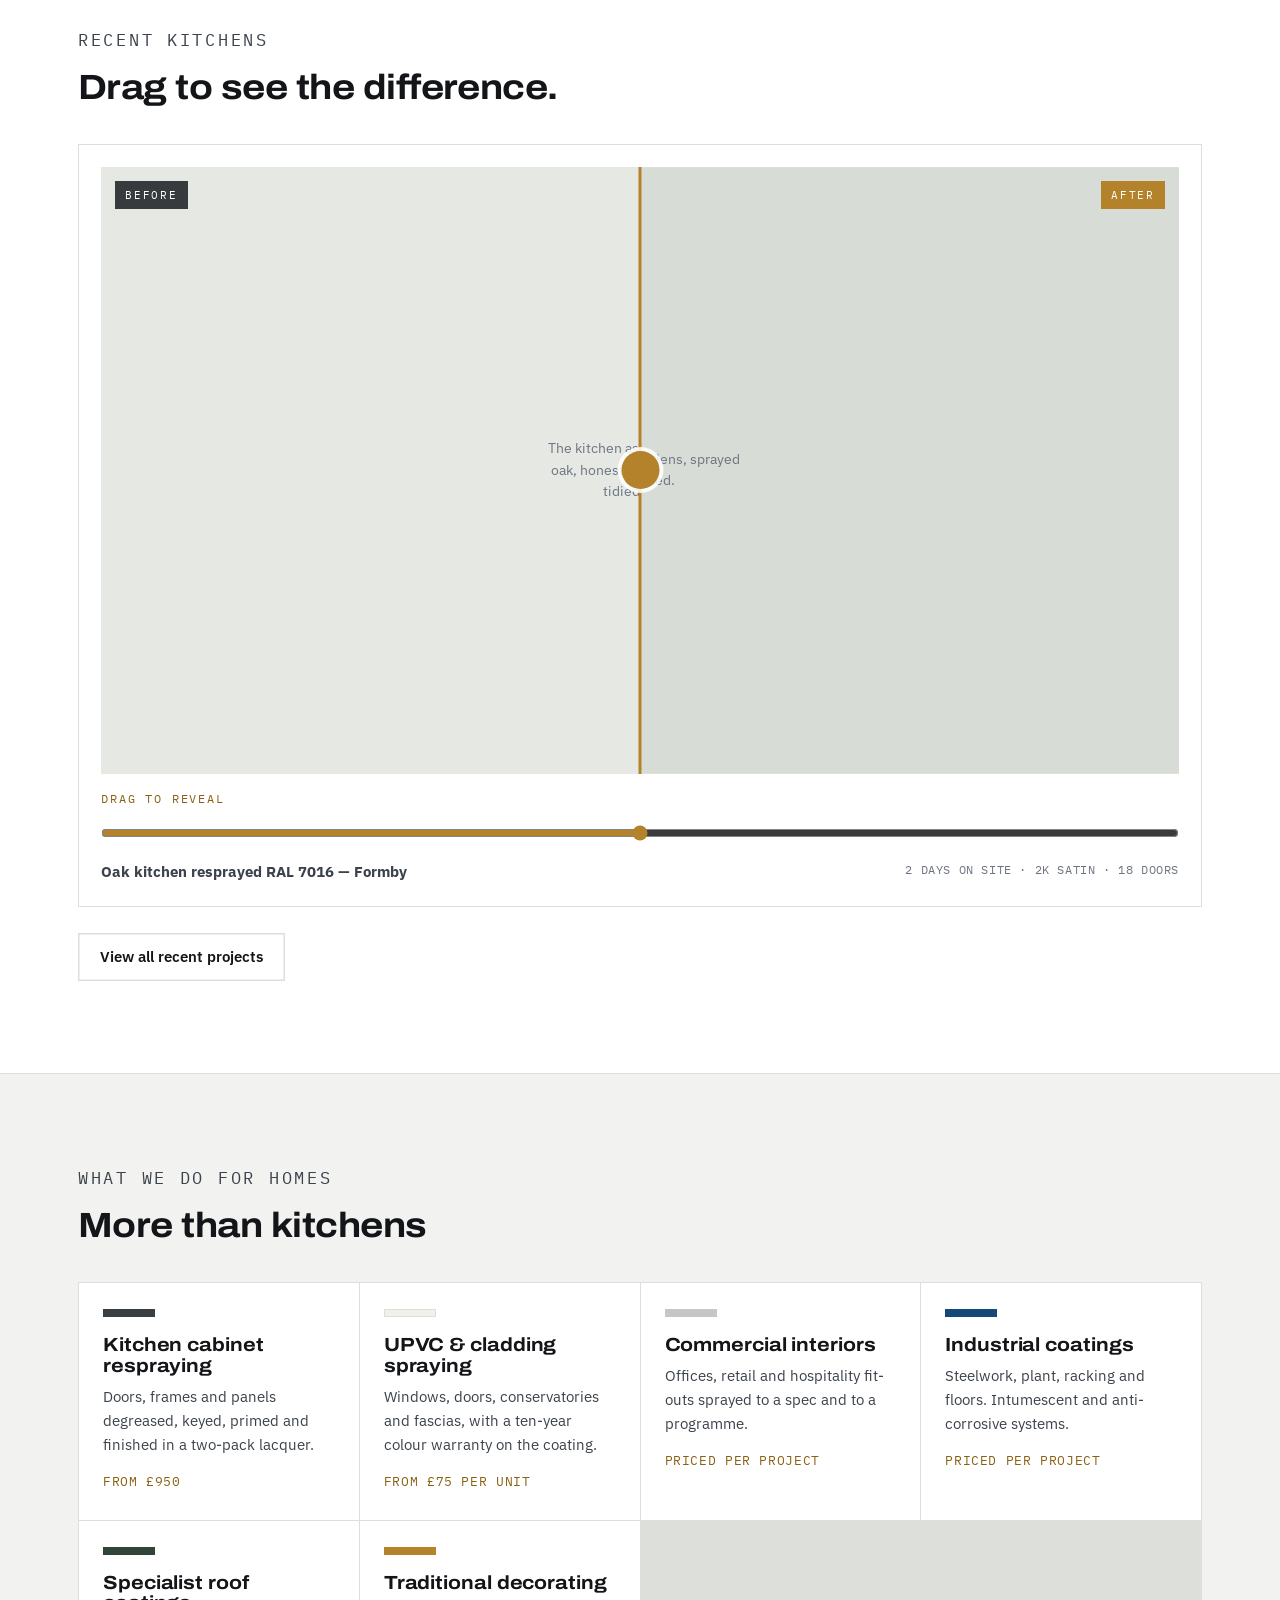
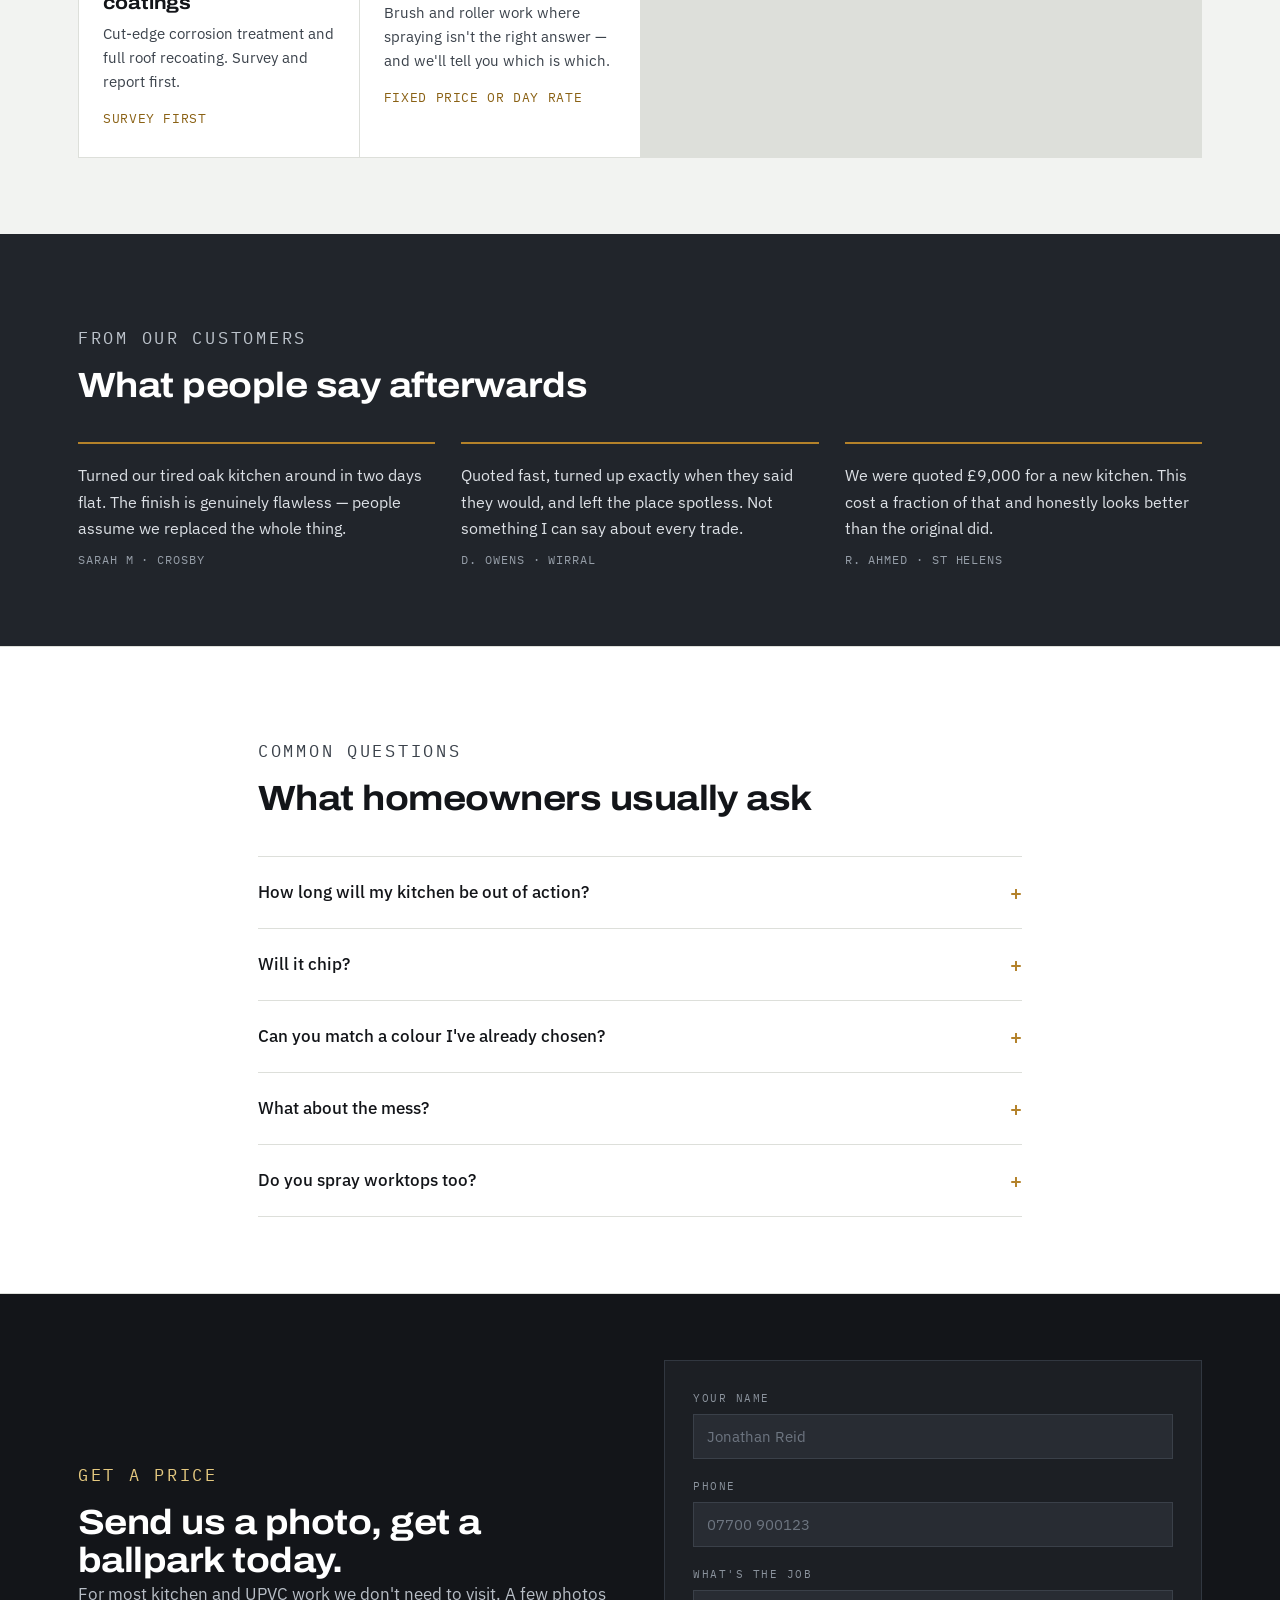
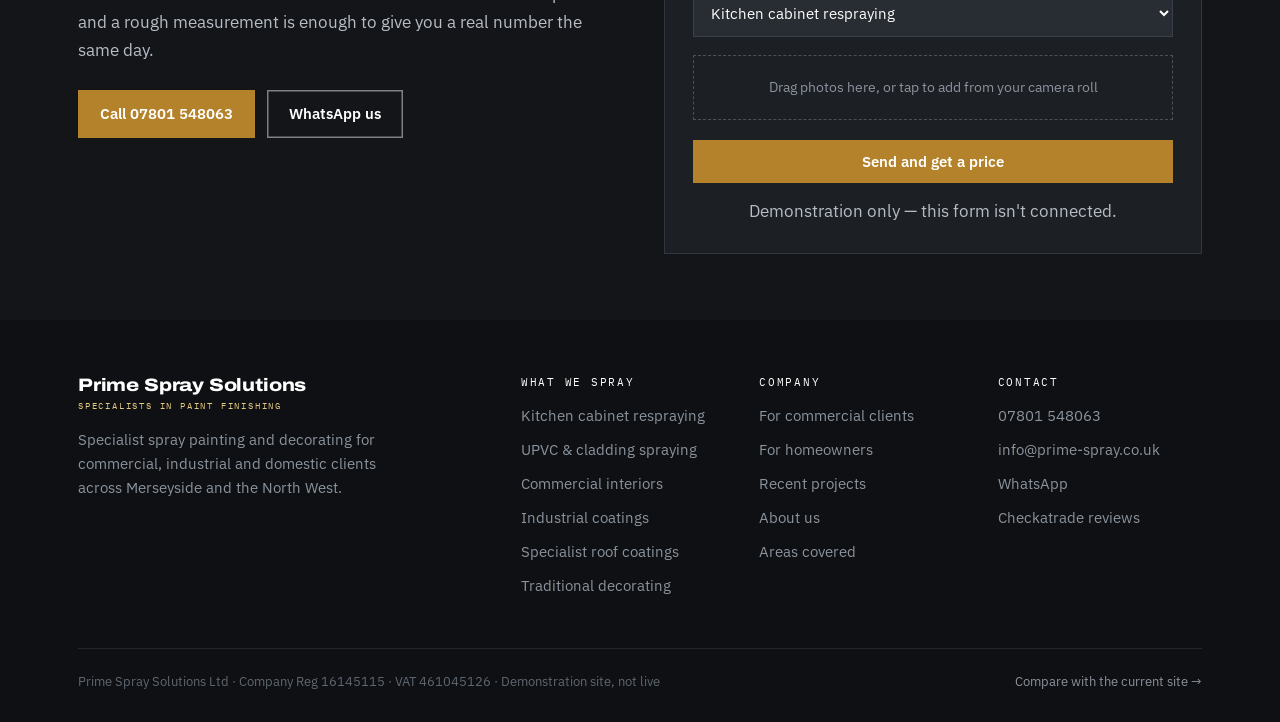
==== commit de7bddc5: "first commit" ====
--- a/domestic.html
+++ b/domestic.html
@@ -375,12 +375,12 @@
         <h2>What it costs, roughly</h2>
         <p style="color:var(--steel);font-size:17px;margin-top:14px">Every job is quoted individually, but people always want a starting point before they pick up the phone. These are honest typical ranges, not headline-grabbing minimums.</p>
         <table class="spec-table" style="margin-top:24px">
-          <tr><th>Small kitchen, up to 12 doors</th><td>£950 – £1,250</td></tr>
-          <tr><th>Average kitchen, 15–20 doors</th><td>£1,250 – £1,800</td></tr>
-          <tr><th>Large kitchen or island</th><td>£1,800 – £2,600</td></tr>
+          <tr><th>Small kitchen, up to 12 doors</th><td>£950 - £1,250</td></tr>
+          <tr><th>Average kitchen, 15-20 doors</th><td>£1,250 - £1,800</td></tr>
+          <tr><th>Large kitchen or island</th><td>£1,800 - £2,600</td></tr>
           <tr><th>UPVC windows</th><td>From £75 per window</td></tr>
           <tr><th>Front or back door</th><td>From £150</td></tr>
-          <tr><th>Conservatory, full respray</th><td>£900 – £1,600</td></tr>
+          <tr><th>Conservatory, full respray</th><td>£900 - £1,600</td></tr>
         </table>
         <p style="font-size:14px;color:var(--mute);margin-top:14px">Prices include preparation, materials and making good. VAT charged at the standard rate.</p>
       </div>
